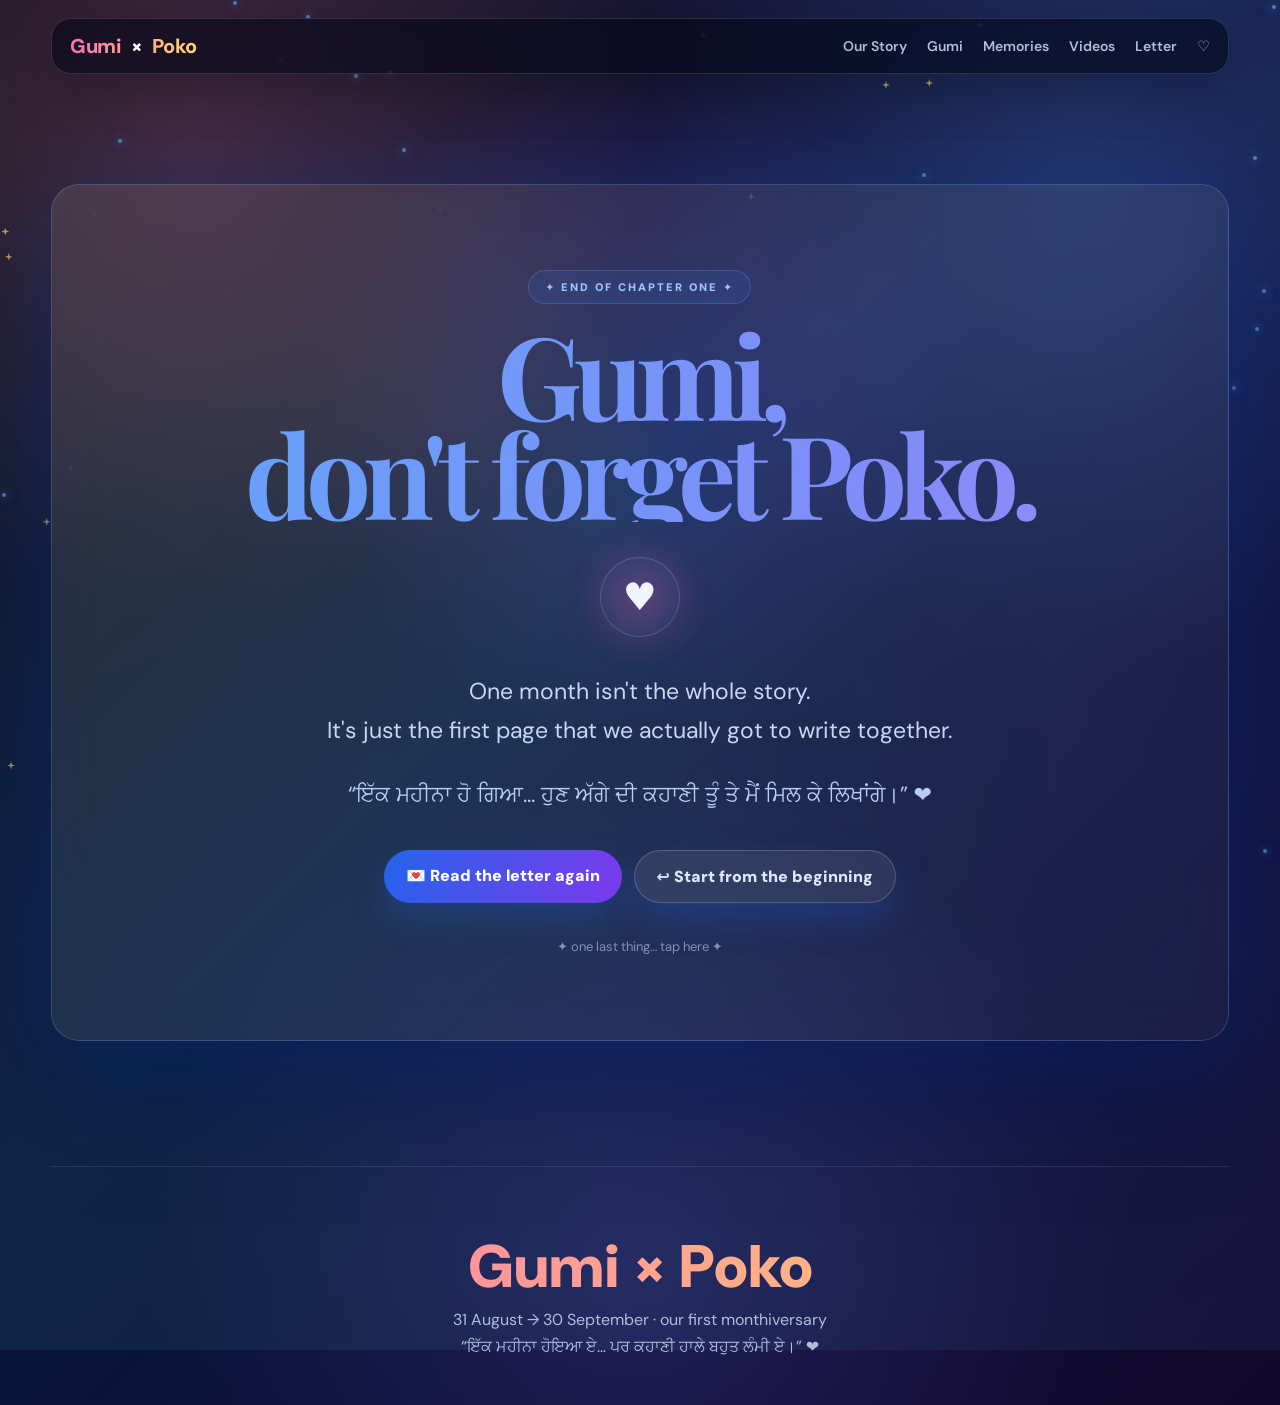
==== final.html @ 41467f97 "Add Gumi Poko website" ====
<!doctype html>
<html lang="en">

<head>

<meta charset="utf-8">
<meta name="viewport" content="width=device-width,initial-scale=1">

<title>For Gumi · Gumi × Poko</title>

<link rel="stylesheet" href="style.css">

<style>

/* =========================================
   FINAL PAGE — CINEMATIC ENDING
========================================= */

.finalPage{
  min-height:100vh;
  position:relative;
  display:flex;
  align-items:center;
  justify-content:center;
}

/* Big background glow */

.finalPage::before{
  content:"";
  position:fixed;
  width:700px;
  height:700px;
  border-radius:50%;
  background:radial-gradient(
    circle,
    rgba(37,99,235,.22),
    rgba(124,108,255,.10),
    transparent 70%
  );
  left:50%;
  top:45%;
  transform:translate(-50%,-50%);
  animation:finalGlow 7s ease-in-out infinite alternate;
  pointer-events:none;
}

@keyframes finalGlow{

  from{
    transform:translate(-50%,-50%) scale(.9);
    opacity:.6;
  }

  to{
    transform:translate(-50%,-50%) scale(1.25);
    opacity:1;
  }

}


/* =========================================
   FINAL CARD
========================================= */

.finalCard{
  position:relative;
  overflow:hidden;
  text-align:center;
  padding:85px 45px !important;

  border:1px solid rgba(120,170,255,.25);

  box-shadow:
    0 40px 120px rgba(0,20,90,.5),
    0 0 100px rgba(59,130,246,.12);

  animation:cardAppear 1.3s ease both;
}

@keyframes cardAppear{

  from{
    opacity:0;
    transform:translateY(35px) scale(.96);
  }

  to{
    opacity:1;
    transform:translateY(0) scale(1);
  }

}


/* moving shine */

.finalCard::before{

  content:"";

  position:absolute;

  width:300px;
  height:700px;

  top:-250px;
  left:-350px;

  background:linear-gradient(
    90deg,
    transparent,
    rgba(255,255,255,.13),
    transparent
  );

  transform:rotate(25deg);

  animation:shine 7s ease-in-out infinite;

}

@keyframes shine{

  0%{
    left:-350px;
  }

  45%,100%{
    left:120%;
  }

}


/* =========================================
   KICKER
========================================= */

.finalKicker{

  display:inline-flex;

  padding:9px 16px;

  border-radius:999px;

  background:rgba(59,130,246,.12);

  border:1px solid rgba(96,165,250,.25);

  color:#9bc4ff;

  font-size:11px;

  font-weight:900;

  letter-spacing:.18em;

  text-transform:uppercase;

  margin-bottom:20px;

}


/* =========================================
   MAIN TITLE
========================================= */

.finalTitle{

  font-family:'Playfair Display',serif;

  font-size:clamp(
    55px,
    9vw,
    120px
  );

  line-height:.86;

  letter-spacing:-.07em;

  margin:0;

  background:

    linear-gradient(
      110deg,
      #60a5fa,
      #818cf8,
      #c084fc,
      #ff7ab8,
      #60a5fa
    );

  background-size:300% 300%;

  -webkit-background-clip:text;

  background-clip:text;

  color:transparent;

  animation:
    gradientMove 6s ease infinite;

}

@keyframes gradientMove{

  0%{
    background-position:0% 50%;
  }

  50%{
    background-position:100% 50%;
  }

  100%{
    background-position:0% 50%;
  }

}


/* =========================================
   SUBTEXT
========================================= */

.finalText{

  max-width:760px;

  margin:30px auto 0;

  font-size:clamp(
    17px,
    2vw,
    23px
  );

  line-height:1.7;

  color:#c8d7f2;

}


/* =========================================
   PUNJABI
========================================= */

.finalPunjabi{

  margin-top:25px;

  font-size:clamp(
    17px,
    2vw,
    22px
  );

  line-height:1.8;

  color:#b8cdf3;

}


/* =========================================
   HEART
========================================= */

.finalHeart{

  margin:35px auto;

  width:80px;
  height:80px;

  display:grid;
  place-items:center;

  border-radius:50%;

  background:

    radial-gradient(
      circle,
      rgba(255,100,180,.25),
      rgba(59,130,246,.08)
    );

  border:1px solid rgba(255,255,255,.15);

  font-size:38px;

  animation:
    heartbeat 1.8s ease-in-out infinite;

  box-shadow:
    0 0 35px rgba(255,80,170,.25);

}

@keyframes heartbeat{

  0%,100%{
    transform:scale(1);
  }

  15%{
    transform:scale(1.15);
  }

  30%{
    transform:scale(1);
  }

  45%{
    transform:scale(1.12);
  }

  60%{
    transform:scale(1);
  }

}


/* =========================================
   BUTTONS
========================================= */

.finalButtons{

  display:flex;

  justify-content:center;

  gap:12px;

  flex-wrap:wrap;

  margin-top:35px;

}

.finalBtn{

  position:relative;

  overflow:hidden;

  display:inline-block;

  text-decoration:none;

  padding:15px 22px;

  border-radius:999px;

  font-weight:900;

  color:white;

  background:
    linear-gradient(
      110deg,
      #2563eb,
      #7c3aed,
      #ec4899
    );

  background-size:200% 200%;

  animation:
    buttonGradient 5s ease infinite;

  box-shadow:
    0 15px 35px rgba(37,99,235,.25);

  transition:.3s ease;

}

@keyframes buttonGradient{

  0%{
    background-position:0% 50%;
  }

  50%{
    background-position:100% 50%;
  }

  100%{
    background-position:0% 50%;
  }

}

.finalBtn:hover{

  transform:
    translateY(-5px)
    scale(1.04);

  box-shadow:
    0 20px 50px rgba(59,130,246,.35);

}

.finalBtn.alt{

  color:#dce8ff;

  background:
    rgba(255,255,255,.08);

  border:
    1px solid rgba(255,255,255,.18);

  animation:none;

}


/* =========================================
   SECRET MESSAGE
========================================= */

.secret{

  margin-top:35px;

  font-size:13px;

  color:#8194b8;

  cursor:pointer;

  transition:.3s;

}

.secret:hover{

  color:#b7ceff;

}

.secretMessage{

  max-height:0;

  opacity:0;

  overflow:hidden;

  transition:
    max-height .7s ease,
    opacity .5s ease;

  margin-top:0;

  color:#bcd1f4;

  font-size:17px;

  line-height:1.8;

}

.secretMessage.show{

  max-height:200px;

  opacity:1;

  margin-top:20px;

}


/* =========================================
   FLOATING PARTICLES
========================================= */

.finalParticle{

  position:fixed;

  bottom:-30px;

  pointer-events:none;

  z-index:-1;

  opacity:0;

  animation:
    finalFloat linear forwards;

}

@keyframes finalFloat{

  0%{

    opacity:0;

    transform:
      translateY(0)
      scale(.4);

  }

  15%{

    opacity:.8;

  }

  80%{

    opacity:.5;

  }

  100%{

    opacity:0;

    transform:
      translateY(-110vh)
      translateX(100px)
      scale(1.4);

  }

}


/* =========================================
   MOBILE
========================================= */

@media(max-width:600px){

  .finalCard{

    padding:
      60px 22px
      !important;

  }

  .finalTitle{

    font-size:58px;

  }

  .finalText{

    font-size:17px;

  }

  .finalPunjabi{

    font-size:16px;

  }

}

</style>

</head>


<body>


<!-- =========================================
     NAVIGATION
========================================= -->

<nav class="nav">

  <a class="brand" href="index.html">
    Gumi <b>×</b> Poko
  </a>

  <div class="navlinks">

    <a href="story.html">Our Story</a>

    <a href="gumi.html">Gumi</a>

    <a href="memories.html">Memories</a>

    <a href="videos.html">Videos</a>

    <a href="letter.html">Letter</a>

    <a href="final.html">♡</a>

  </div>

</nav>


<!-- =========================================
     SPARKLES
========================================= -->

<div id="sparkles"></div>


<script>

/* Existing sparkles */

const s =
  document.getElementById('sparkles');

for(let i=0;i<70;i++){

  let x =
    document.createElement('span');

  x.className =
    'spark ' +
    (Math.random()<.16
      ? 'star'
      : '');

  x.style.left =
    Math.random()*100+'vw';

  x.style.top =
    Math.random()*110+'vh';

  x.style.animationDuration =
    (5+Math.random()*10)+'s';

  x.style.animationDelay =
    (-Math.random()*12)+'s';

  s.appendChild(x);

}


/* =========================================
   FLOATING FINAL PARTICLES
========================================= */

const symbols = [
  '♥',
  '♡',
  '✦',
  '✧',
  '·',
  '💙',
  '💜'
];

function createFinalParticle(){

  const p =
    document.createElement('div');

  p.className =
    'finalParticle';

  p.innerHTML =
    symbols[
      Math.floor(
        Math.random()*symbols.length
      )
    ];

  p.style.left =
    Math.random()*100+'vw';

  p.style.fontSize =
    (10+Math.random()*20)+'px';

  p.style.animationDuration =
    (8+Math.random()*9)+'s';

  document.body.appendChild(p);

  setTimeout(()=>{

    p.remove();

  },18000);

}

setInterval(
  createFinalParticle,
  650
);


/* =========================================
   SECRET MESSAGE
========================================= */

function revealMessage(){

  const message =
    document.getElementById(
      'secretMessage'
    );

  message.classList.toggle(
    'show'
  );

}

</script>


<!-- =========================================
     MAIN
========================================= -->

<main class="container finalPage">

<section
  class="section"
  style="width:100%;padding-top:110px"
>


<div class="glass finalCard">


<div class="finalKicker">
  ✦ End of chapter one ✦
</div>


<h1 class="finalTitle">

  Gumi,<br>
  don't forget Poko.

</h1>


<div class="finalHeart">
  ♥
</div>


<p class="finalText">

  One month isn't the whole story.

  <br>

  It's just the first page
  that we actually got to write together.

</p>


<p class="finalPunjabi punjabi">

  “ਇੱਕ ਮਹੀਨਾ ਹੋ ਗਿਆ…
  ਹੁਣ ਅੱਗੇ ਦੀ ਕਹਾਣੀ
  ਤੂੰ ਤੇ ਮੈਂ ਮਿਲ ਕੇ ਲਿਖਾਂਗੇ।” ❤️

</p>


<div class="finalButtons">


<a
  class="finalBtn"
  href="letter.html"
>
  💌 Read the letter again
</a>


<a
  class="finalBtn alt"
  href="index.html"
>
  ↩ Start from the beginning
</a>


</div>


<!-- Secret clickable message -->

<div
  class="secret"
  onclick="revealMessage()"
>
  ✦ one last thing… tap here ✦
</div>


<div
  id="secretMessage"
  class="secretMessage"
>

  If you're reading this at the end,
  then you made it through the whole little world
  Poko made for you.

  <br><br>

  And honestly…

  <b>
    this website was never really about
    the website.

  </b>

  <br><br>

  It was just Poko's slightly crazy way
  of saying:

  <br>

  <b>
    “I'm really, really glad I found you.” ❤️
  </b>

</div>


</div>

</section>

</main>


<footer class="footer">

  <div class="footerBig">
    Gumi × Poko
  </div>

  <p class="muted">
    31 August → 30 September ·
    our first monthiversary
  </p>

  <p class="muted punjabi">
    “ਇੱਕ ਮਹੀਨਾ ਹੋਇਆ ਏ…
    ਪਰ ਕਹਾਣੀ ਹਾਲੇ ਬਹੁਤ ਲੰਮੀ ਏ।” ❤️
  </p>

</footer>


</body>
</html>
---- style.css ----
@import url('https://fonts.googleapis.com/css2?family=DM+Sans:wght@400;500;600;700;800;900&family=Playfair+Display:wght@600;700;800&display=swap');

:root{
  --ink:#eef5ff;
  --muted:#aebedb;
  --pink:#ff6fb5;
  --rose:#ff9bc8;
  --violet:#7c6cff;
  --blue:#3b82f6;
  --electric:#60a5fa;
  --gold:#ffd76a;
  --mint:#67e8d0;
  --white:rgba(255,255,255,.10);
  --navy:#020617;
  --royal:#173b9c;
  --shadow:0 30px 90px rgba(0,20,80,.38);
}

*{
  box-sizing:border-box;
  margin:0;
  padding:0;
}

html{
  scroll-behavior:smooth;
}

body{
  min-height:100vh;
  color:var(--ink);

  background:
    radial-gradient(
      circle at 15% 10%,
      rgba(255,111,181,.20),
      transparent 28%
    ),
    radial-gradient(
      circle at 85% 15%,
      rgba(96,165,250,.20),
      transparent 28%
    ),
    radial-gradient(
      circle at 50% 90%,
      rgba(124,108,255,.18),
      transparent 35%
    ),
    linear-gradient(
      135deg,
      #020617,
      #07163b 45%,
      #12072b
    );

  font-family:
    "DM Sans",
    Inter,
    system-ui,
    -apple-system,
    BlinkMacSystemFont,
    "Segoe UI",
    sans-serif;

  overflow-x:hidden;
}

body::before{
  content:"";

  position:fixed;
  inset:-50%;

  pointer-events:none;
  z-index:-1;

  background:
    conic-gradient(
      from 0deg,
      rgba(255,111,181,.08),
      rgba(124,108,255,.08),
      rgba(96,165,250,.08),
      rgba(103,232,208,.08),
      rgba(255,215,106,.08),
      rgba(255,111,181,.08)
    );

  animation:bgRotate 20s linear infinite;
}

@keyframes bgRotate{
  to{
    transform:rotate(360deg);
  }
}

a{
  color:inherit;
  text-decoration:none;
}

img,
video{
  max-width:100%;
}


/* =====================================================
   NAVIGATION
===================================================== */

.nav{
  position:relative;
  z-index:20;

  width:min(1180px,92vw);
  margin:18px auto 0;

  padding:14px 18px;

  display:flex;
  align-items:center;
  justify-content:space-between;

  border:1px solid rgba(255,255,255,.13);
  border-radius:20px;

  background:rgba(2,6,23,.60);

  backdrop-filter:blur(20px);

  box-shadow:
    0 15px 50px rgba(0,0,0,.25);
}

.brand{
  font-size:20px;
  font-weight:800;
  letter-spacing:-.5px;

  background:
    linear-gradient(
      90deg,
      var(--pink),
      var(--gold),
      var(--electric),
      var(--mint)
    );

  background-size:300% auto;

  -webkit-background-clip:text;
  background-clip:text;

  color:transparent;

  animation:
    gradientMove 6s linear infinite;
}

.brand b{
  color:white;
  margin:0 5px;
}

.navlinks{
  display:flex;
  gap:20px;
  align-items:center;
}

.navlinks a{
  color:var(--muted);
  font-size:14px;
  font-weight:600;

  transition:.3s ease;
}

.navlinks a:hover{
  color:white;

  transform:
    translateY(-2px);

  text-shadow:
    0 0 10px rgba(255,111,181,.8),
    0 0 25px rgba(96,165,250,.5);
}

@keyframes gradientMove{
  0%{
    background-position:0% center;
  }

  50%{
    background-position:100% center;
  }

  100%{
    background-position:0% center;
  }
}


/* =====================================================
   SPARKLES
===================================================== */

#sparkles{
  position:fixed;
  inset:0;

  pointer-events:none;

  z-index:1;

  overflow:hidden;
}

.spark{
  position:absolute;

  width:4px;
  height:4px;

  border-radius:50%;

  background:var(--electric);

  opacity:.7;

  box-shadow:
    0 0 8px var(--electric),
    0 0 20px rgba(96,165,250,.7);

  animation:
    floatSpark linear infinite;
}

.spark.star{
  width:8px;
  height:8px;

  background:var(--gold);

  box-shadow:
    0 0 8px var(--gold),
    0 0 25px rgba(255,215,106,.8);

  clip-path:
    polygon(
      50% 0%,
      61% 38%,
      100% 50%,
      61% 62%,
      50% 100%,
      39% 62%,
      0% 50%,
      39% 38%
    );
}

@keyframes floatSpark{

  0%{
    transform:
      translateY(30px)
      scale(.6);

    opacity:0;
  }

  20%{
    opacity:.8;
  }

  70%{
    opacity:.8;
  }

  100%{
    transform:
      translateY(-120px)
      scale(1.3);

    opacity:0;
  }

}


/* =====================================================
   MAIN
===================================================== */

.container{
  position:relative;
  z-index:2;

  width:min(1180px,92vw);

  margin:auto;
}

.section{
  padding:95px 0;
}

.sectionHead{
  max-width:900px;

  margin-bottom:50px;
}

.kicker,
.eyebrow{
  color:var(--pink);

  font-size:12px;

  font-weight:800;

  letter-spacing:2px;

  text-transform:uppercase;

  margin-bottom:16px;
}

h1,
h2,
h3{
  line-height:1.05;
}

h1{
  font-size:
    clamp(58px,9vw,115px);

  letter-spacing:-6px;

  background:
    linear-gradient(
      100deg,
      #fff,
      var(--pink),
      var(--gold),
      var(--electric),
      #fff
    );

  background-size:300% auto;

  -webkit-background-clip:text;
  background-clip:text;

  color:transparent;

  animation:
    gradientMove 7s linear infinite;
}

h2{
  font-size:
    clamp(42px,6vw,76px);

  letter-spacing:-3px;

  margin-bottom:25px;

  color:white;
}

h3{
  color:white;
  font-size:25px;
}

.lead,
.heroLead{
  color:var(--muted);

  line-height:1.8;

  font-size:18px;
}

.heroLead{
  max-width:760px;
  margin-top:22px;
}

.punjabi{
  line-height:1.9;
}


/* =====================================================
   HERO
===================================================== */

.hero{
  min-height:
    calc(100vh - 100px);

  display:flex;

  align-items:center;

  padding:80px 0;
}

.heroGrid{
  display:grid;

  grid-template-columns:
    1.1fr .9fr;

  gap:50px;

  align-items:center;
}

.heroBtns{
  display:flex;

  flex-wrap:wrap;

  gap:14px;

  margin-top:30px;
}

.btn{
  display:inline-flex;

  align-items:center;
  justify-content:center;

  padding:14px 22px;

  border-radius:999px;

  color:white;

  font-weight:800;

  border:
    1px solid rgba(255,255,255,.15);

  background:
    linear-gradient(
      135deg,
      rgba(255,111,181,.9),
      rgba(124,108,255,.9)
    );

  box-shadow:
    0 10px 35px rgba(255,111,181,.22);

  transition:.35s ease;
}

.btn:hover{
  transform:
    translateY(-5px)
    scale(1.03);

  box-shadow:
    0 15px 50px rgba(255,111,181,.35),
    0 0 30px rgba(124,108,255,.25);
}

.btn.alt{
  background:
    rgba(255,255,255,.08);

  backdrop-filter:blur(12px);
}


/* =====================================================
   HERO PHOTOS
===================================================== */

.heroPhotos{
  position:relative;

  height:590px;
}

.tape{
  position:absolute;

  top:35px;
  left:40%;

  width:150px;
  height:38px;

  background:
    rgba(255,215,106,.65);

  transform:rotate(-7deg);

  z-index:6;

  box-shadow:
    0 5px 20px rgba(0,0,0,.2);
}

.polaroid{
  position:absolute;

  padding:
    13px 13px 45px;

  background:#fff;

  box-shadow:
    0 30px 70px rgba(0,0,0,.4),
    0 0 35px rgba(255,111,181,.15);

  transition:
    .5s cubic-bezier(.2,.8,.2,1);
}

.polaroid img{
  width:100%;
  height:100%;

  object-fit:cover;

  display:block;
}

.polaroid:hover{
  z-index:10;

  transform:
    scale(1.06)
    rotate(0deg)!important;
}

.p1{
  right:5%;
  top:70px;

  width:290px;
  height:370px;

  transform:rotate(7deg);
}

.p2{
  left:5%;
  top:170px;

  width:260px;
  height:330px;

  transform:rotate(-9deg);
}

.p3{
  right:25%;
  bottom:15px;

  width:235px;
  height:300px;

  transform:rotate(4deg);
}


/* =====================================================
   GLASS CARDS
===================================================== */

.glass{
  position:relative;

  overflow:hidden;

  border:
    1px solid rgba(255,255,255,.14);

  background:
    linear-gradient(
      135deg,
      rgba(255,255,255,.09),
      rgba(255,255,255,.035)
    );

  backdrop-filter:blur(20px);

  border-radius:28px;

  box-shadow:var(--shadow);
}

.glass::before{
  content:"";

  position:absolute;

  width:180px;
  height:180px;

  top:-90px;
  right:-70px;

  border-radius:50%;

  background:
    rgba(255,111,181,.15);

  filter:blur(20px);

  pointer-events:none;
}

.card{
  padding:40px;
}

.quote{
  font-size:
    clamp(28px,4vw,48px);

  line-height:1.25;

  font-weight:800;

  color:white;
}

.quote span{
  color:var(--pink);

  text-shadow:
    0 0 25px rgba(255,111,181,.4);
}

.storyGrid{
  display:grid;

  grid-template-columns:
    1fr 1fr;

  gap:25px;
}

.timeline{
  position:relative;
}

.step{
  position:relative;

  padding:
    0 0 28px 28px;

  border-left:
    2px solid rgba(255,111,181,.35);
}

.step::before{
  content:"";

  position:absolute;

  width:10px;
  height:10px;

  border-radius:50%;

  background:var(--pink);

  left:-6px;
  top:4px;

  box-shadow:
    0 0 10px var(--pink),
    0 0 25px rgba(255,111,181,.5);
}

.step b{
  color:white;

  font-size:18px;
}

.step p{
  color:var(--muted);

  line-height:1.75;

  margin-top:8px;
}


/* =====================================================
   GALLERY
===================================================== */

.gallery{
  display:grid;

  grid-template-columns:
    repeat(3,1fr);

  gap:22px;
}

.pic{
  position:relative;

  overflow:hidden;

  min-height:430px;

  border-radius:25px;

  border:
    1px solid rgba(255,255,255,.15);

  background:
    rgba(0,0,0,.18);

  box-shadow:
    0 25px 60px rgba(0,0,0,.35);
}

.pic img{
  width:100%;
  height:100%;

  object-fit:contain;

  object-position:center;

  display:block;

  background:
    rgba(0,0,0,.18);

  transition:
    transform .8s cubic-bezier(.2,.8,.2,1),
    filter .5s ease;
}

.pic:hover img{
  transform:
    scale(1.03)
    rotate(.5deg);

  filter:
    saturate(1.12)
    brightness(1.05);
}

.pic::after{
  content:"";

  position:absolute;

  inset:0;

  pointer-events:none;

  background:
    linear-gradient(
      to top,
      rgba(0,0,0,.75),
      transparent 45%
    );
}

.label{
  position:absolute;

  z-index:2;

  bottom:20px;

  left:20px;
  right:20px;

  color:white;

  font-weight:700;

  font-size:16px;

  line-height:1.4;
}


/* =====================================================
   PILLS
===================================================== */

.pillrow{
  display:flex;

  flex-wrap:wrap;

  gap:10px;

  margin-top:30px;
}

.pill{
  padding:9px 14px;

  border-radius:999px;

  color:white;

  border:
    1px solid rgba(255,255,255,.14);

  background:
    linear-gradient(
      135deg,
      rgba(255,111,181,.18),
      rgba(96,165,250,.15)
    );
}


/* =====================================================
   VIDEOS
===================================================== */

.twoSongs{
  margin-bottom:30px;
}

.videoGrid{
  display:grid;

  grid-template-columns:
    repeat(2,1fr);

  gap:25px;
}

.videoCard{
  overflow:hidden;

  border:
    1px solid rgba(255,255,255,.13);

  border-radius:25px;

  background:
    rgba(255,255,255,.06);

  box-shadow:
    0 25px 60px rgba(0,0,0,.3);

  transition:.4s ease;
}

.videoCard:hover{
  transform:
    translateY(-7px);

  border-color:
    rgba(255,111,181,.45);

  box-shadow:
    0 30px 70px rgba(0,0,0,.4),
    0 0 30px rgba(255,111,181,.12);
}

.videoBox{
  min-height:300px;

  background:#000;

  display:flex;

  align-items:center;
  justify-content:center;
}

.videoBox video{
  width:100%;

  max-height:600px;

  display:block;
}

.videoMeta{
  padding:25px;
}

.videoMeta h3{
  margin:10px 0;
}

.videoMeta p{
  color:var(--muted);

  line-height:1.7;
}

.tag{
  display:inline-block;

  color:var(--pink);

  font-size:11px;

  font-weight:800;

  letter-spacing:1.5px;

  text-transform:uppercase;
}


/* =====================================================
   LETTER
===================================================== */

.letter{
  max-width:900px;

  margin:auto;

  padding:55px;
}

.letter h2{
  margin-bottom:35px;
}

.letter p{
  color:#d7e2f7;

  font-size:18px;

  line-height:1.95;

  margin-bottom:22px;
}

.signature{
  margin-top:40px;

  color:white;

  font-size:28px;

  font-weight:800;
}


/* =====================================================
   FINAL
===================================================== */

.finalBox{
  padding:90px 50px;

  text-align:center;
}

.finalBox h2{
  font-size:
    clamp(48px,7vw,90px);
}

.finalBox::after{
  content:"♥";

  position:absolute;

  font-size:180px;

  color:
    rgba(255,111,181,.05);

  right:5%;
  bottom:-35px;

  pointer-events:none;
}


/* =====================================================
   FOOTER
===================================================== */

.footer{
  position:relative;

  z-index:2;

  width:min(1180px,92vw);

  margin:30px auto 0;

  padding:60px 0 45px;

  text-align:center;

  border-top:
    1px solid rgba(255,255,255,.1);
}

.footerBig{
  font-size:
    clamp(35px,5vw,60px);

  font-weight:900;

  background:
    linear-gradient(
      90deg,
      var(--pink),
      var(--gold),
      var(--electric),
      var(--mint)
    );

  background-size:300% auto;

  -webkit-background-clip:text;
  background-clip:text;

  color:transparent;

  animation:
    gradientMove 6s linear infinite;
}

.muted{
  color:var(--muted);

  line-height:1.7;
}


/* =====================================================
   ANIME KISS
===================================================== */

.animeKiss{
  position:relative;

  overflow:hidden;

  padding:60px 30px;

  border-radius:32px;

  border:
    1px solid rgba(255,255,255,.14);

  background:
    radial-gradient(
      circle at 50% 50%,
      rgba(255,111,181,.14),
      transparent 35%
    ),
    linear-gradient(
      135deg,
      rgba(124,108,255,.12),
      rgba(96,165,250,.08)
    );

  box-shadow:
    0 30px 80px rgba(0,0,0,.3);
}

.animeTitle{
  text-align:center;

  color:white;

  font-size:25px;

  font-weight:800;

  margin-bottom:35px;
}

.animeScene{
  position:relative;

  height:300px;

  max-width:650px;

  margin:auto;
}

.animeBoy,
.animeGirl{
  position:absolute;

  bottom:25px;

  width:110px;
  height:170px;

  border-radius:
    50px 50px 25px 25px;
}

.animeBoy{
  left:34%;

  background:
    linear-gradient(
      135deg,
      #172554,
      #3b82f6
    );

  transform:
    rotate(-7deg);
}

.animeGirl{
  right:34%;

  background:
    linear-gradient(
      135deg,
      #be185d,
      #ff6fb5
    );

  transform:
    rotate(7deg);
}

.animeBoy::before,
.animeGirl::before{
  content:"";

  position:absolute;

  width:85px;
  height:85px;

  border-radius:50%;

  top:-55px;
  left:12px;

  background:
    #f8c9ad;

  box-shadow:
    inset 0 12px 0 rgba(0,0,0,.18);
}

.animeBoy::after{
  content:"";

  position:absolute;

  width:90px;
  height:45px;

  top:-60px;
  left:8px;

  border-radius:
    50% 50% 20% 20%;

  background:#111827;
}

.animeGirl::after{
  content:"";

  position:absolute;

  width:95px;
  height:70px;

  top:-62px;
  left:5px;

  border-radius:
    50% 50% 35% 35%;

  background:
    #3b1d2f;
}

.kissHeart{
  position:absolute;

  left:50%;
  top:38%;

  transform:
    translate(-50%,-50%);

  color:#ff6fb5;

  font-size:45px;

  text-shadow:
    0 0 15px #ff6fb5,
    0 0 40px rgba(255,111,181,.7);

  animation:
    kissBeat 1.2s ease-in-out infinite;
}

@keyframes kissBeat{

  0%,100%{
    transform:
      translate(-50%,-50%)
      scale(1);
  }

  50%{
    transform:
      translate(-50%,-50%)
      scale(1.2);
  }

}


/* =====================================================
   LOVE MUSIC INTRO
===================================================== */

#loveIntro{

  position:fixed;

  inset:0;

  z-index:99999;

  display:flex;

  align-items:center;

  justify-content:center;

  overflow:hidden;

  background:
    radial-gradient(
      circle at 50% 45%,
      rgba(255,105,180,.20),
      transparent 28%
    ),
    radial-gradient(
      circle at 20% 20%,
      rgba(124,108,255,.18),
      transparent 30%
    ),
    radial-gradient(
      circle at 80% 80%,
      rgba(96,165,250,.15),
      transparent 30%
    ),
    #020617;

  opacity:1;

  visibility:visible;

  transition:
    opacity 1.3s ease,
    visibility 1.3s ease;
}

#loveIntro.loveIntroHide{
  opacity:0;

  visibility:hidden;

  pointer-events:none;
}


/* glowing center */

.loveIntroGlow{
  position:absolute;

  width:520px;
  height:520px;

  border-radius:50%;

  background:
    radial-gradient(
      circle,
      rgba(255,111,181,.24),
      rgba(124,108,255,.12),
      transparent 70%
    );

  filter:blur(25px);

  animation:
    loveGlowPulse 3s ease-in-out infinite,
    loveGlowHue 7s linear infinite;
}


/* content */

.loveIntroContent{

  position:relative;

  z-index:2;

  width:min(900px,90vw);

  text-align:center;

  animation:
    loveContentEnter 1.5s
    cubic-bezier(.2,.8,.2,1)
    forwards;
}


/* heart */

.loveIntroHeart{

  font-size:90px;

  line-height:1;

  color:#ff6fb5;

  text-shadow:
    0 0 15px rgba(255,111,181,.8),
    0 0 40px rgba(255,111,181,.5),
    0 0 90px rgba(124,108,255,.4);

  animation:
    loveHeartbeat 1.4s
    ease-in-out infinite;

  margin-bottom:20px;
}


/* small title */

.loveIntroSmall{

  color:#aebedb;

  font-size:14px;

  letter-spacing:5px;

  text-transform:uppercase;

  margin-bottom:22px;

  opacity:0;

  animation:
    loveTextEnter 1s
    ease
    .4s
    forwards;
}


/* main title */

.loveIntroContent h1{

  margin:0;

  color:#eef5ff;

  font-size:
    clamp(48px,8vw,100px);

  line-height:.95;

  letter-spacing:-4px;

  font-weight:800;

  opacity:0;

  animation:
    loveTextEnter 1.2s
    cubic-bezier(.2,.8,.2,1)
    .7s
    forwards;
}

.loveIntroContent h1 span{

  display:inline-block;

  background:
    linear-gradient(
      90deg,
      #ff6fb5,
      #ff9bc8,
      #7c6cff,
      #60a5fa,
      #ff6fb5
    );

  background-size:300% 100%;

  -webkit-background-clip:text;
  background-clip:text;

  color:transparent;

  animation:
    loveGradient 4s
    linear
    infinite;
}


/* intro text */

.loveIntroText{

  margin:30px 0 25px;

  color:#c8d7f2;

  font-size:17px;

  line-height:1.7;

  opacity:0;

  animation:
    loveTextEnter 1s
    ease
    1.3s
    forwards;
}


/* play button */

#loveStart{

  border:none;

  cursor:pointer;

  padding:15px 28px;

  border-radius:999px;

  color:white;

  font-family:inherit;

  font-size:15px;

  font-weight:700;

  letter-spacing:.3px;

  background:
    linear-gradient(
      135deg,
      #ff4fa3,
      #7c6cff,
      #3b82f6
    );

  box-shadow:
    0 10px 35px
    rgba(255,79,163,.28);

  opacity:0;

  transform:
    translateY(15px);

  animation:
    loveButtonEnter 1s
    ease
    1.7s
    forwards;

  transition:
    transform .25s ease,
    box-shadow .25s ease;
}

#loveStart:hover{

  transform:
    translateY(-3px)
    scale(1.04);

  box-shadow:
    0 15px 45px
    rgba(255,79,163,.45);
}

#loveStart.playing{

  transform:
    scale(.96);
}

#loveStart span{

  margin-right:7px;
}


/* hint */

.loveIntroHint{

  margin-top:16px;

  color:#6f82a8;

  font-size:11px;

  letter-spacing:2px;

  text-transform:uppercase;

  opacity:0;

  animation:
    loveTextEnter 1s
    ease
    2s
    forwards;
}


/* decorative hearts */

#loveIntro::before,
#loveIntro::after{

  content:"♡";

  position:absolute;

  color:
    rgba(255,111,181,.14);

  font-size:150px;

  pointer-events:none;

  animation:
    loveFloat 7s
    ease-in-out
    infinite;
}

#loveIntro::before{

  left:7%;
  top:12%;
}

#loveIntro::after{

  right:7%;
  bottom:10%;

  font-size:110px;

  animation-delay:-3s;
}


/* =====================================================
   LOVE INTRO ANIMATIONS
===================================================== */

@keyframes loveContentEnter{

  from{

    opacity:0;

    transform:
      translateY(35px)
      scale(.94);
  }

  to{

    opacity:1;

    transform:
      translateY(0)
      scale(1);
  }

}

@keyframes loveTextEnter{

  from{

    opacity:0;

    transform:
      translateY(20px);
  }

  to{

    opacity:1;

    transform:
      translateY(0);
  }

}

@keyframes loveButtonEnter{

  from{

    opacity:0;

    transform:
      translateY(20px)
      scale(.95);
  }

  to{

    opacity:1;

    transform:
      translateY(0)
      scale(1);
  }

}

@keyframes loveHeartbeat{

  0%,100%{
    transform:scale(1);
  }

  50%{
    transform:scale(1.15);
  }

}

@keyframes loveGlowPulse{

  0%,100%{

    transform:scale(.9);

    opacity:.5;
  }

  50%{

    transform:scale(1.15);

    opacity:1;
  }

}

@keyframes loveGlowHue{

  from{

    filter:
      blur(25px)
      hue-rotate(0deg);
  }

  to{

    filter:
      blur(25px)
      hue-rotate(360deg);
  }

}

@keyframes loveGradient{

  0%{
    background-position:0% 50%;
  }

  100%{
    background-position:300% 50%;
  }

}

@keyframes loveFloat{

  0%,100%{

    transform:
      translateY(0)
      rotate(-8deg)
      scale(1);
  }

  50%{

    transform:
      translateY(-35px)
      rotate(8deg)
      scale(1.1);
  }

}


/* =====================================================
   BOTTOM RIGHT SONG PLAYER
===================================================== */

.songPlayer{

  position:fixed;

  right:24px;

  bottom:24px;

  z-index:9999;

  opacity:0;

  visibility:hidden;

  transform:
    translateY(20px)
    scale(.92);

  pointer-events:none;

  transition:
    opacity .7s ease,
    visibility .7s ease,
    transform .7s
    cubic-bezier(.2,.8,.2,1);
}


/* only appears AFTER intro */

.songPlayer.songPlayerVisible{

  opacity:1;

  visibility:visible;

  transform:
    translateY(0)
    scale(1);

  pointer-events:auto;
}


.songButton{

  appearance:none;

  border:
    1px solid rgba(255,255,255,.20);

  background:
    linear-gradient(
      135deg,
      rgba(255,111,181,.22),
      rgba(124,108,255,.22),
      rgba(96,165,250,.20)
    );

  color:#eef5ff;

  padding:13px 18px;

  border-radius:999px;

  font-family:inherit;

  font-size:14px;

  font-weight:700;

  display:flex;

  align-items:center;

  gap:9px;

  cursor:pointer;

  backdrop-filter:blur(18px);

  -webkit-backdrop-filter:blur(18px);

  box-shadow:
    0 12px 35px rgba(0,0,0,.35),
    0 0 30px rgba(124,108,255,.15);

  transition:
    transform .25s ease,
    box-shadow .25s ease,
    border-color .25s ease;
}

.songButton:hover{

  transform:
    translateY(-3px)
    scale(1.03);

  box-shadow:
    0 16px 40px rgba(0,0,0,.42),
    0 0 35px rgba(255,111,181,.25);

  border-color:
    rgba(255,155,200,.45);
}

.songButton.playing{

  animation:
    songPulse 2s ease-in-out infinite;
}

#songIcon{
  font-size:13px;
}

.songHeart{

  color:#ff6fb5;

  font-size:17px;

  text-shadow:
    0 0 12px rgba(255,111,181,.7);
}

@keyframes songPulse{

  0%,100%{

    box-shadow:
      0 12px 35px rgba(0,0,0,.35),
      0 0 20px rgba(255,111,181,.12);
  }

  50%{

    box-shadow:
      0 12px 35px rgba(0,0,0,.35),
      0 0 32px rgba(255,111,181,.32);
  }

}


/* =====================================================
   MOBILE
===================================================== */

@media(max-width:850px){

  .navlinks{
    display:none;
  }

  .heroGrid,
  .storyGrid,
  .videoGrid{
    grid-template-columns:1fr;
  }

  .heroPhotos{

    height:520px;

    margin-top:20px;
  }

  .p1{

    right:4%;

    width:250px;

    height:320px;
  }

  .p2{

    left:0;

    width:220px;

    height:290px;
  }

  .p3{

    right:0;

    width:210px;

    height:280px;
  }

  .gallery{

    grid-template-columns:
      1fr 1fr;
  }

  .pic:nth-child(n){

    grid-column:
      span 1;

    height:300px;

    min-height:300px;
  }

  .pic:nth-child(1),
  .pic:nth-child(6),
  .pic:nth-child(9){

    height:390px;

    min-height:390px;
  }

  .letter{

    padding:26px;
  }

  .letter p{

    font-size:16px;
  }

  .section{

    padding:70px 0;
  }

  h1{

    letter-spacing:-3px;
  }

  h2{

    letter-spacing:-2px;
  }

  .animeBoy{

    left:25%;
  }

  .animeGirl{

    right:25%;
  }

}


/* =====================================================
   SMALL MOBILE
===================================================== */

@media(max-width:520px){

  .container{

    width:91vw;
  }

  .nav{

    top:8px;

    margin-top:8px;
  }

  .gallery{

    grid-template-columns:1fr;
  }

  .pic:nth-child(n){

    grid-column:
      span 1;

    height:360px;

    min-height:360px;
  }

  .heroPhotos{

    height:470px;
  }

  .p1{

    width:220px;

    height:285px;
  }

  .p2{

    width:185px;

    height:245px;
  }

  .p3{

    width:175px;

    height:230px;
  }

  .card{

    padding:23px;
  }

  .finalBox{

    padding:55px 22px;
  }

  .videoBox{

    min-height:220px;
  }

  .videoBox video{

    max-height:500px;
  }

  .heroBtns{

    flex-direction:column;
  }

  .btn{

    width:100%;
  }

  .quote{

    font-size:30px;
  }


  /* intro */

  .loveIntroHeart{

    font-size:70px;
  }

  .loveIntroSmall{

    font-size:11px;

    letter-spacing:3px;
  }

  .loveIntroContent h1{

    font-size:52px;

    letter-spacing:-2px;
  }

  .loveIntroText{

    font-size:15px;

    padding:0 10px;
  }

  #loveStart{

    padding:14px 23px;
  }

  #loveIntro::before{

    left:-20%;

    top:8%;
  }

  #loveIntro::after{

    right:-15%;

    bottom:8%;
  }


  /* song player */

  .songPlayer{

    right:14px;

    bottom:14px;
  }

  .songButton{

    padding:11px 15px;

    font-size:13px;
  }

}
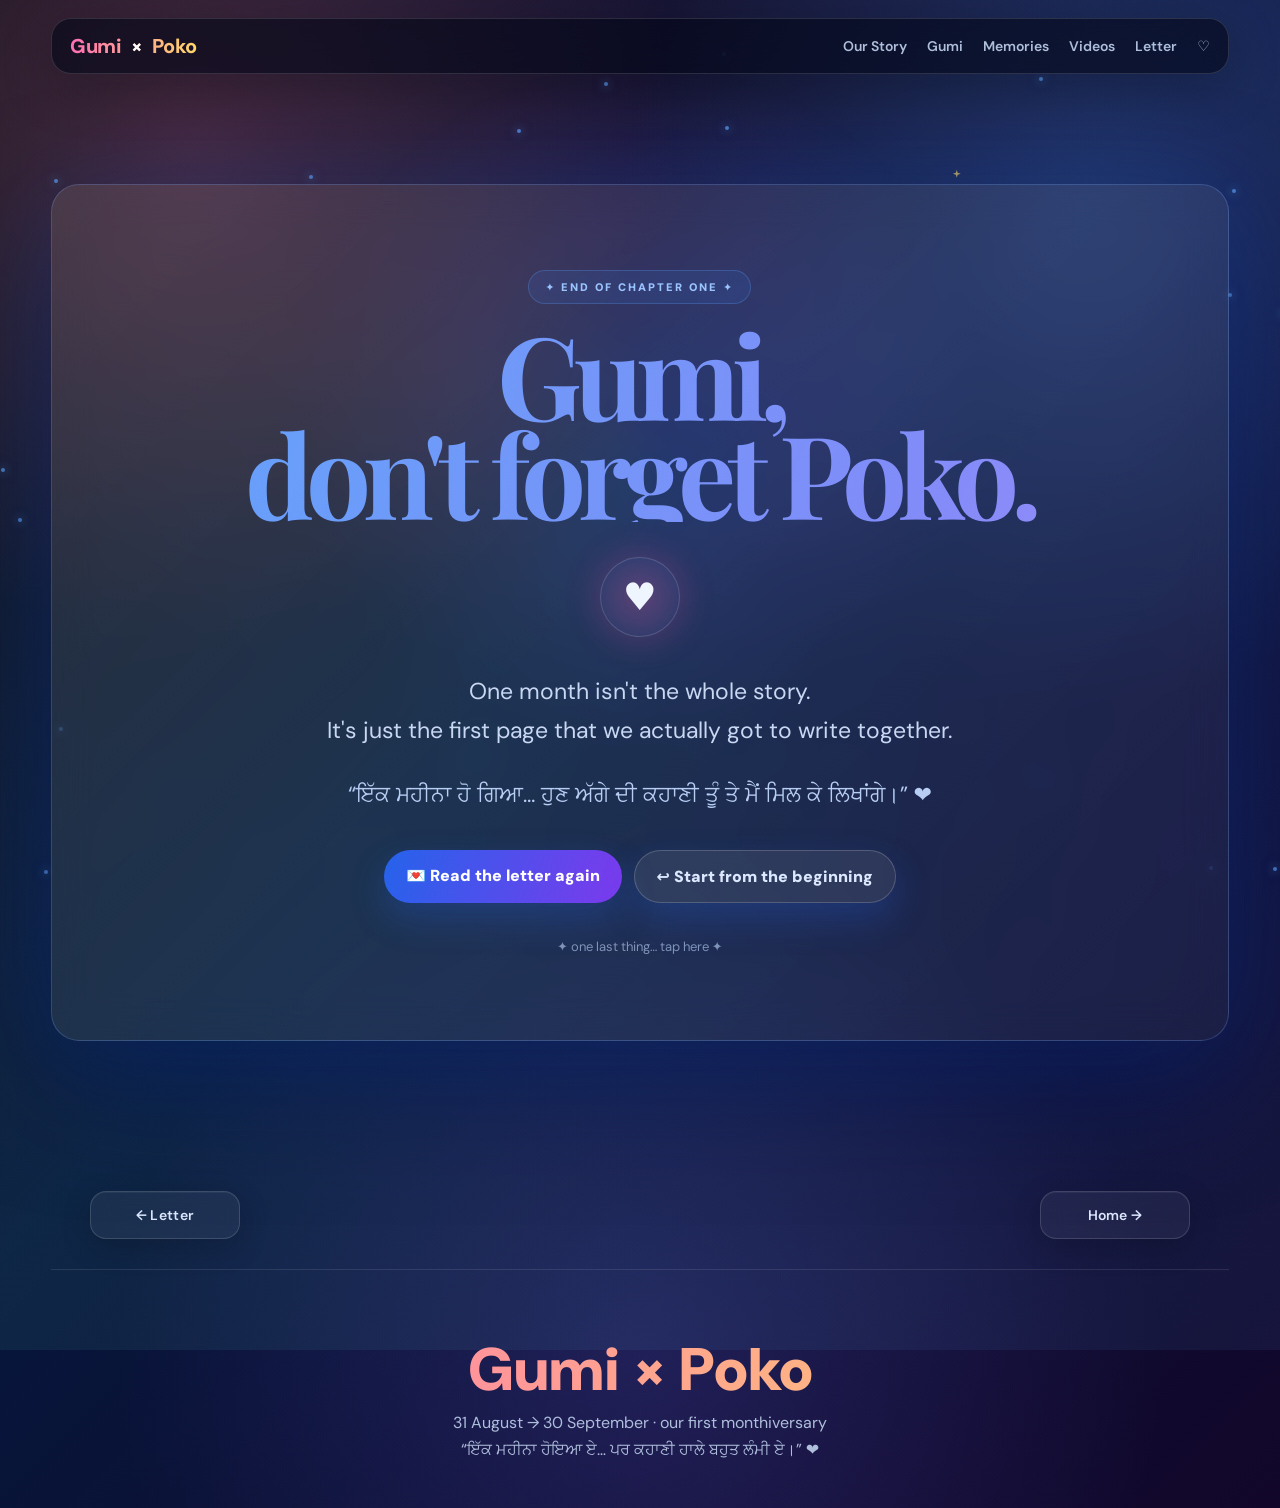
==== commit 53cf58d6: "Fix video 05 layout" ====
--- a/final.html
+++ b/final.html
@@ -4,11 +4,15 @@
 <head>
 
 <meta charset="utf-8">
-<meta name="viewport" content="width=device-width,initial-scale=1">
+
+<meta name="viewport"
+content="width=device-width,initial-scale=1">
 
 <title>For Gumi · Gumi × Poko</title>
 
-<link rel="stylesheet" href="style.css">
+<link rel="stylesheet"
+href="style.css">
+
 
 <style>
 
@@ -24,6 +28,7 @@
   justify-content:center;
 }
 
+
 /* Big background glow */
 
 .finalPage::before{
@@ -32,28 +37,43 @@
   width:700px;
   height:700px;
   border-radius:50%;
-  background:radial-gradient(
-    circle,
-    rgba(37,99,235,.22),
-    rgba(124,108,255,.10),
-    transparent 70%
-  );
+
+  background:
+    radial-gradient(
+      circle,
+      rgba(37,99,235,.22),
+      rgba(124,108,255,.10),
+      transparent 70%
+    );
+
   left:50%;
   top:45%;
-  transform:translate(-50%,-50%);
-  animation:finalGlow 7s ease-in-out infinite alternate;
+
+  transform:
+    translate(-50%,-50%);
+
+  animation:
+    finalGlow 7s ease-in-out infinite alternate;
+
   pointer-events:none;
 }
 
+
 @keyframes finalGlow{
 
   from{
-    transform:translate(-50%,-50%) scale(.9);
+    transform:
+      translate(-50%,-50%)
+      scale(.9);
+
     opacity:.6;
   }
 
   to{
-    transform:translate(-50%,-50%) scale(1.25);
+    transform:
+      translate(-50%,-50%)
+      scale(1.25);
+
     opacity:1;
   }
 
@@ -68,33 +88,44 @@
   position:relative;
   overflow:hidden;
   text-align:center;
+
   padding:85px 45px !important;
 
-  border:1px solid rgba(120,170,255,.25);
+  border:
+    1px solid
+    rgba(120,170,255,.25);
 
   box-shadow:
     0 40px 120px rgba(0,20,90,.5),
     0 0 100px rgba(59,130,246,.12);
 
-  animation:cardAppear 1.3s ease both;
-}
+  animation:
+    cardAppear 1.3s ease both;
+}
+
 
 @keyframes cardAppear{
 
   from{
     opacity:0;
-    transform:translateY(35px) scale(.96);
+
+    transform:
+      translateY(35px)
+      scale(.96);
   }
 
   to{
     opacity:1;
-    transform:translateY(0) scale(1);
-  }
-
-}
-
-
-/* moving shine */
+
+    transform:
+      translateY(0)
+      scale(1);
+  }
+
+}
+
+
+/* Moving shine */
 
 .finalCard::before{
 
@@ -108,18 +139,22 @@
   top:-250px;
   left:-350px;
 
-  background:linear-gradient(
-    90deg,
-    transparent,
-    rgba(255,255,255,.13),
-    transparent
-  );
-
-  transform:rotate(25deg);
-
-  animation:shine 7s ease-in-out infinite;
-
-}
+  background:
+    linear-gradient(
+      90deg,
+      transparent,
+      rgba(255,255,255,.13),
+      transparent
+    );
+
+  transform:
+    rotate(25deg);
+
+  animation:
+    shine 7s ease-in-out infinite;
+
+}
+
 
 @keyframes shine{
 
@@ -146,9 +181,12 @@
 
   border-radius:999px;
 
-  background:rgba(59,130,246,.12);
-
-  border:1px solid rgba(96,165,250,.25);
+  background:
+    rgba(59,130,246,.12);
+
+  border:
+    1px solid
+    rgba(96,165,250,.25);
 
   color:#9bc4ff;
 
@@ -173,11 +211,12 @@
 
   font-family:'Playfair Display',serif;
 
-  font-size:clamp(
-    55px,
-    9vw,
-    120px
-  );
+  font-size:
+    clamp(
+      55px,
+      9vw,
+      120px
+    );
 
   line-height:.86;
 
@@ -209,6 +248,7 @@
 
 }
 
+
 @keyframes gradientMove{
 
   0%{
@@ -236,11 +276,12 @@
 
   margin:30px auto 0;
 
-  font-size:clamp(
-    17px,
-    2vw,
-    23px
-  );
+  font-size:
+    clamp(
+      17px,
+      2vw,
+      23px
+    );
 
   line-height:1.7;
 
@@ -257,11 +298,12 @@
 
   margin-top:25px;
 
-  font-size:clamp(
-    17px,
-    2vw,
-    22px
-  );
+  font-size:
+    clamp(
+      17px,
+      2vw,
+      22px
+    );
 
   line-height:1.8;
 
@@ -282,6 +324,7 @@
   height:80px;
 
   display:grid;
+
   place-items:center;
 
   border-radius:50%;
@@ -294,7 +337,9 @@
       rgba(59,130,246,.08)
     );
 
-  border:1px solid rgba(255,255,255,.15);
+  border:
+    1px solid
+    rgba(255,255,255,.15);
 
   font-size:38px;
 
@@ -302,9 +347,11 @@
     heartbeat 1.8s ease-in-out infinite;
 
   box-shadow:
-    0 0 35px rgba(255,80,170,.25);
-
-}
+    0 0 35px
+    rgba(255,80,170,.25);
+
+}
+
 
 @keyframes heartbeat{
 
@@ -349,6 +396,7 @@
 
 }
 
+
 .finalBtn{
 
   position:relative;
@@ -368,6 +416,7 @@
   color:white;
 
   background:
+
     linear-gradient(
       110deg,
       #2563eb,
@@ -381,11 +430,13 @@
     buttonGradient 5s ease infinite;
 
   box-shadow:
-    0 15px 35px rgba(37,99,235,.25);
+    0 15px 35px
+    rgba(37,99,235,.25);
 
   transition:.3s ease;
 
 }
+
 
 @keyframes buttonGradient{
 
@@ -402,6 +453,7 @@
   }
 
 }
+
 
 .finalBtn:hover{
 
@@ -410,9 +462,11 @@
     scale(1.04);
 
   box-shadow:
-    0 20px 50px rgba(59,130,246,.35);
-
-}
+    0 20px 50px
+    rgba(59,130,246,.35);
+
+}
+
 
 .finalBtn.alt{
 
@@ -422,7 +476,8 @@
     rgba(255,255,255,.08);
 
   border:
-    1px solid rgba(255,255,255,.18);
+    1px solid
+    rgba(255,255,255,.18);
 
   animation:none;
 
@@ -447,11 +502,11 @@
 
 }
 
+
 .secret:hover{
-
   color:#b7ceff;
-
-}
+}
+
 
 .secretMessage{
 
@@ -475,6 +530,7 @@
 
 }
 
+
 .secretMessage.show{
 
   max-height:200px;
@@ -506,6 +562,7 @@
     finalFloat linear forwards;
 
 }
+
 
 @keyframes finalFloat{
 
@@ -520,15 +577,11 @@
   }
 
   15%{
-
     opacity:.8;
-
   }
 
   80%{
-
     opacity:.5;
-
   }
 
   100%{
@@ -546,6 +599,116 @@
 
 
 /* =========================================
+   MUSIC PLAYER
+========================================= */
+
+.songPlayer{
+
+  position:fixed;
+
+  right:20px;
+  bottom:20px;
+
+  z-index:9999;
+
+}
+
+
+.songButton{
+
+  border:none;
+
+  cursor:pointer;
+
+  display:flex;
+
+  align-items:center;
+
+  gap:9px;
+
+  padding:12px 17px;
+
+  border-radius:999px;
+
+  color:white;
+
+  font-size:13px;
+
+  font-weight:800;
+
+  background:
+    rgba(18,28,65,.92);
+
+  border:
+    1px solid
+    rgba(120,170,255,.28);
+
+  box-shadow:
+    0 12px 35px
+    rgba(0,0,0,.35);
+
+  backdrop-filter:
+    blur(12px);
+
+  transition:.25s ease;
+
+}
+
+
+.songButton:hover{
+
+  transform:
+    translateY(-2px);
+
+  box-shadow:
+    0 16px 40px
+    rgba(37,99,235,.28);
+
+}
+
+
+.songButton.playing{
+
+  border-color:
+    rgba(124,108,255,.55);
+
+  box-shadow:
+    0 0 25px
+    rgba(124,108,255,.22);
+
+}
+
+
+.songHeart{
+
+  opacity:.8;
+
+}
+
+
+/* Mobile music button */
+
+@media(max-width:600px){
+
+  .songPlayer{
+
+    right:14px;
+    bottom:14px;
+
+  }
+
+  .songButton{
+
+    padding:11px 14px;
+
+    font-size:12px;
+
+  }
+
+}
+
+
+/* =========================================
    MOBILE
 ========================================= */
 
@@ -588,6 +751,21 @@
 
 
 <!-- =========================================
+     BACKGROUND MUSIC
+========================================= -->
+
+<audio
+  id="loveSong"
+  preload="auto">
+
+  <source
+    src="assets/i-think-they-call-this-love.mp3"
+    type="audio/mpeg">
+
+</audio>
+
+
+<!-- =========================================
      NAVIGATION
 ========================================= -->
 
@@ -597,19 +775,32 @@
     Gumi <b>×</b> Poko
   </a>
 
+
   <div class="navlinks">
 
-    <a href="story.html">Our Story</a>
-
-    <a href="gumi.html">Gumi</a>
-
-    <a href="memories.html">Memories</a>
-
-    <a href="videos.html">Videos</a>
-
-    <a href="letter.html">Letter</a>
-
-    <a href="final.html">♡</a>
+    <a href="story.html">
+      Our Story
+    </a>
+
+    <a href="gumi.html">
+      Gumi
+    </a>
+
+    <a href="memories.html">
+      Memories
+    </a>
+
+    <a href="videos.html">
+      Videos
+    </a>
+
+    <a href="letter.html">
+      Letter
+    </a>
+
+    <a href="final.html">
+      ♡
+    </a>
 
   </div>
 
@@ -630,10 +821,12 @@
 const s =
   document.getElementById('sparkles');
 
+
 for(let i=0;i<70;i++){
 
   let x =
     document.createElement('span');
+
 
   x.className =
     'spark ' +
@@ -641,17 +834,22 @@
       ? 'star'
       : '');
 
+
   x.style.left =
     Math.random()*100+'vw';
 
+
   x.style.top =
     Math.random()*110+'vh';
 
+
   x.style.animationDuration =
     (5+Math.random()*10)+'s';
 
+
   x.style.animationDelay =
     (-Math.random()*12)+'s';
+
 
   s.appendChild(x);
 
@@ -672,13 +870,16 @@
   '💜'
 ];
 
+
 function createFinalParticle(){
 
   const p =
     document.createElement('div');
 
+
   p.className =
     'finalParticle';
+
 
   p.innerHTML =
     symbols[
@@ -687,17 +888,22 @@
       )
     ];
 
+
   p.style.left =
     Math.random()*100+'vw';
 
+
   p.style.fontSize =
     (10+Math.random()*20)+'px';
 
+
   p.style.animationDuration =
     (8+Math.random()*9)+'s';
 
+
   document.body.appendChild(p);
 
+
   setTimeout(()=>{
 
     p.remove();
@@ -705,6 +911,7 @@
   },18000);
 
 }
+
 
 setInterval(
   createFinalParticle,
@@ -723,6 +930,7 @@
       'secretMessage'
     );
 
+
   message.classList.toggle(
     'show'
   );
@@ -793,7 +1001,9 @@
   class="finalBtn"
   href="letter.html"
 >
+
   💌 Read the letter again
+
 </a>
 
 
@@ -801,7 +1011,9 @@
   class="finalBtn alt"
   href="index.html"
 >
+
   ↩ Start from the beginning
+
 </a>
 
 
@@ -814,7 +1026,9 @@
   class="secret"
   onclick="revealMessage()"
 >
+
   ✦ one last thing… tap here ✦
+
 </div>
 
 
@@ -834,7 +1048,6 @@
   <b>
     this website was never really about
     the website.
-
   </b>
 
   <br><br>
@@ -858,24 +1071,337 @@
 </main>
 
 
+<!-- =========================================
+     MUSIC PLAYER
+========================================= -->
+
+<div
+  class="songPlayer"
+  id="songPlayer"
+>
+
+<button
+  id="songButton"
+  class="songButton"
+  type="button"
+>
+
+<span id="songIcon">
+  ▶
+</span>
+
+<span id="songText">
+  Play Our Song
+</span>
+
+<span class="songHeart">
+  ♡
+</span>
+
+</button>
+
+</div>
+
+
+<!-- =========================================
+     MUSIC CONTROLLER
+========================================= -->
+
+<script>
+
+const loveSong =
+document.getElementById(
+  "loveSong"
+);
+
+
+const songButton =
+document.getElementById(
+  "songButton"
+);
+
+
+const songIcon =
+document.getElementById(
+  "songIcon"
+);
+
+
+const songText =
+document.getElementById(
+  "songText"
+);
+
+
+const SONG_TIME_KEY =
+"gumiPokoSongTime";
+
+
+const SONG_PLAYING_KEY =
+"gumiPokoSongPlaying";
+
+
+/* =========================================
+   RESTORE SONG POSITION
+========================================= */
+
+loveSong.addEventListener(
+  "loadedmetadata",
+  function(){
+
+    const savedTime =
+      parseFloat(
+        localStorage.getItem(
+          SONG_TIME_KEY
+        )
+      );
+
+
+    if(
+      Number.isFinite(savedTime) &&
+      savedTime > 0 &&
+      savedTime < loveSong.duration
+    ){
+
+      loveSong.currentTime =
+        savedTime;
+
+    }
+
+  }
+);
+
+
+/* =========================================
+   UPDATE PLAYER UI
+========================================= */
+
+function updateSongUI(){
+
+  if(loveSong.paused){
+
+    songIcon.textContent =
+      "▶";
+
+    songText.textContent =
+      "Play Our Song";
+
+    songButton.classList.remove(
+      "playing"
+    );
+
+  }
+
+  else{
+
+    songIcon.textContent =
+      "❚❚";
+
+    songText.textContent =
+      "Pause Our Song";
+
+    songButton.classList.add(
+      "playing"
+    );
+
+  }
+
+}
+
+
+/* =========================================
+   SAVE SONG STATE
+========================================= */
+
+function saveSongState(){
+
+  localStorage.setItem(
+    SONG_TIME_KEY,
+    String(
+      loveSong.currentTime || 0
+    )
+  );
+
+
+  localStorage.setItem(
+    SONG_PLAYING_KEY,
+    loveSong.paused
+      ? "false"
+      : "true"
+  );
+
+}
+
+
+/* =========================================
+   PLAY / PAUSE
+========================================= */
+
+songButton.addEventListener(
+  "click",
+  async function(){
+
+    try{
+
+      if(loveSong.paused){
+
+        await loveSong.play();
+
+      }
+
+      else{
+
+        loveSong.pause();
+
+      }
+
+      updateSongUI();
+
+    }
+
+    catch(error){
+
+      console.error(
+        "Song could not play:",
+        error
+      );
+
+    }
+
+  }
+);
+
+
+/* =========================================
+   AUDIO EVENTS
+========================================= */
+
+loveSong.addEventListener(
+  "play",
+  function(){
+
+    localStorage.setItem(
+      SONG_PLAYING_KEY,
+      "true"
+    );
+
+    updateSongUI();
+
+  }
+);
+
+
+loveSong.addEventListener(
+  "pause",
+  function(){
+
+    saveSongState();
+
+    updateSongUI();
+
+  }
+);
+
+
+/* Save every second */
+
+setInterval(
+  saveSongState,
+  1000
+);
+
+
+/* Save before leaving */
+
+window.addEventListener(
+  "pagehide",
+  saveSongState
+);
+
+
+window.addEventListener(
+  "beforeunload",
+  saveSongState
+);
+
+
+/* =========================================
+   SONG FINISHED
+========================================= */
+
+loveSong.addEventListener(
+  "ended",
+  function(){
+
+    localStorage.setItem(
+      SONG_TIME_KEY,
+      "0"
+    );
+
+    localStorage.setItem(
+      SONG_PLAYING_KEY,
+      "false"
+    );
+
+    updateSongUI();
+
+  }
+);
+
+
+/* Initial state */
+
+updateSongUI();
+
+</script>
+
+
+<!-- =========================================
+     PAGE NAVIGATION
+========================================= -->
+
+<div class="pageNav">
+
+  <a href="letter.html">
+    ← Letter
+  </a>
+
+  <a href="index.html">
+    Home →
+  </a>
+
+</div>
+
+
+<!-- =========================================
+     FOOTER
+========================================= -->
+
 <footer class="footer">
 
   <div class="footerBig">
     Gumi × Poko
   </div>
 
+
   <p class="muted">
+
     31 August → 30 September ·
     our first monthiversary
+
   </p>
 
+
   <p class="muted punjabi">
+
     “ਇੱਕ ਮਹੀਨਾ ਹੋਇਆ ਏ…
     ਪਰ ਕਹਾਣੀ ਹਾਲੇ ਬਹੁਤ ਲੰਮੀ ਏ।” ❤️
+
   </p>
 
 </footer>
 
 
 </body>
+
 </html>
--- a/style.css
+++ b/style.css
@@ -1902,8 +1902,42 @@
 
 @media(max-width:850px){
 
+  /* MOBILE NAVIGATION
+     Keep the page links available on phones.
+     They scroll horizontally instead of disappearing. */
+  .nav{
+    flex-wrap:wrap;
+    gap:10px;
+    padding:12px 14px;
+  }
+
+  .brand{
+    flex-shrink:0;
+  }
+
   .navlinks{
+    display:flex;
+    width:100%;
+    gap:8px;
+    align-items:center;
+    overflow-x:auto;
+    overflow-y:hidden;
+    white-space:nowrap;
+    padding:3px 2px 6px;
+    scrollbar-width:none;
+    -webkit-overflow-scrolling:touch;
+  }
+
+  .navlinks::-webkit-scrollbar{
     display:none;
+  }
+
+  .navlinks a{
+    flex-shrink:0;
+    padding:7px 10px;
+    border:1px solid rgba(255,255,255,.08);
+    border-radius:999px;
+    background:rgba(255,255,255,.04);
   }
 
   .heroGrid,
@@ -2168,4 +2202,99 @@
     font-size:13px;
   }
 
+}
+/* =========================
+   PAGE NAVIGATION
+========================= */
+
+.pageNav {
+  width: min(100% - 32px, 1100px);
+  margin: 55px auto 20px;
+
+  display: flex;
+  align-items: center;
+  justify-content: space-between;
+
+  gap: 24px;
+}
+
+/* Navigation buttons */
+
+.pageNav a {
+  min-width: 150px;
+
+  display: inline-flex;
+  align-items: center;
+  justify-content: center;
+
+  padding: 14px 22px;
+
+  border: 1px solid rgba(255,255,255,0.14);
+  border-radius: 16px;
+
+  background: rgba(255,255,255,0.055);
+  backdrop-filter: blur(12px);
+
+  color: #dce7ff;
+  text-decoration: none;
+
+  font-size: 14px;
+  font-weight: 600;
+
+  letter-spacing: 0.3px;
+
+  box-shadow:
+    0 8px 30px rgba(0,0,0,0.18),
+    inset 0 1px 0 rgba(255,255,255,0.05);
+
+  transition:
+    transform 0.25s ease,
+    background 0.25s ease,
+    border-color 0.25s ease,
+    box-shadow 0.25s ease;
+}
+
+.pageNav a:hover {
+  transform: translateY(-3px);
+
+  background: rgba(255,255,255,0.09);
+
+  border-color: rgba(150,190,255,0.35);
+
+  box-shadow:
+    0 12px 35px rgba(50,100,200,0.16),
+    0 0 25px rgba(100,160,255,0.08);
+}
+
+.pageNav a:active {
+  transform: translateY(0);
+}
+
+
+/* =========================
+   MOBILE
+========================= */
+
+@media (max-width: 600px) {
+
+  .pageNav {
+    width: calc(100% - 28px);
+
+    margin: 40px auto 18px;
+
+    gap: 14px;
+  }
+
+  .pageNav a {
+    flex: 1;
+
+    min-width: 0;
+
+    padding: 13px 10px;
+
+    border-radius: 14px;
+
+    font-size: 13px;
+  }
+
 }
